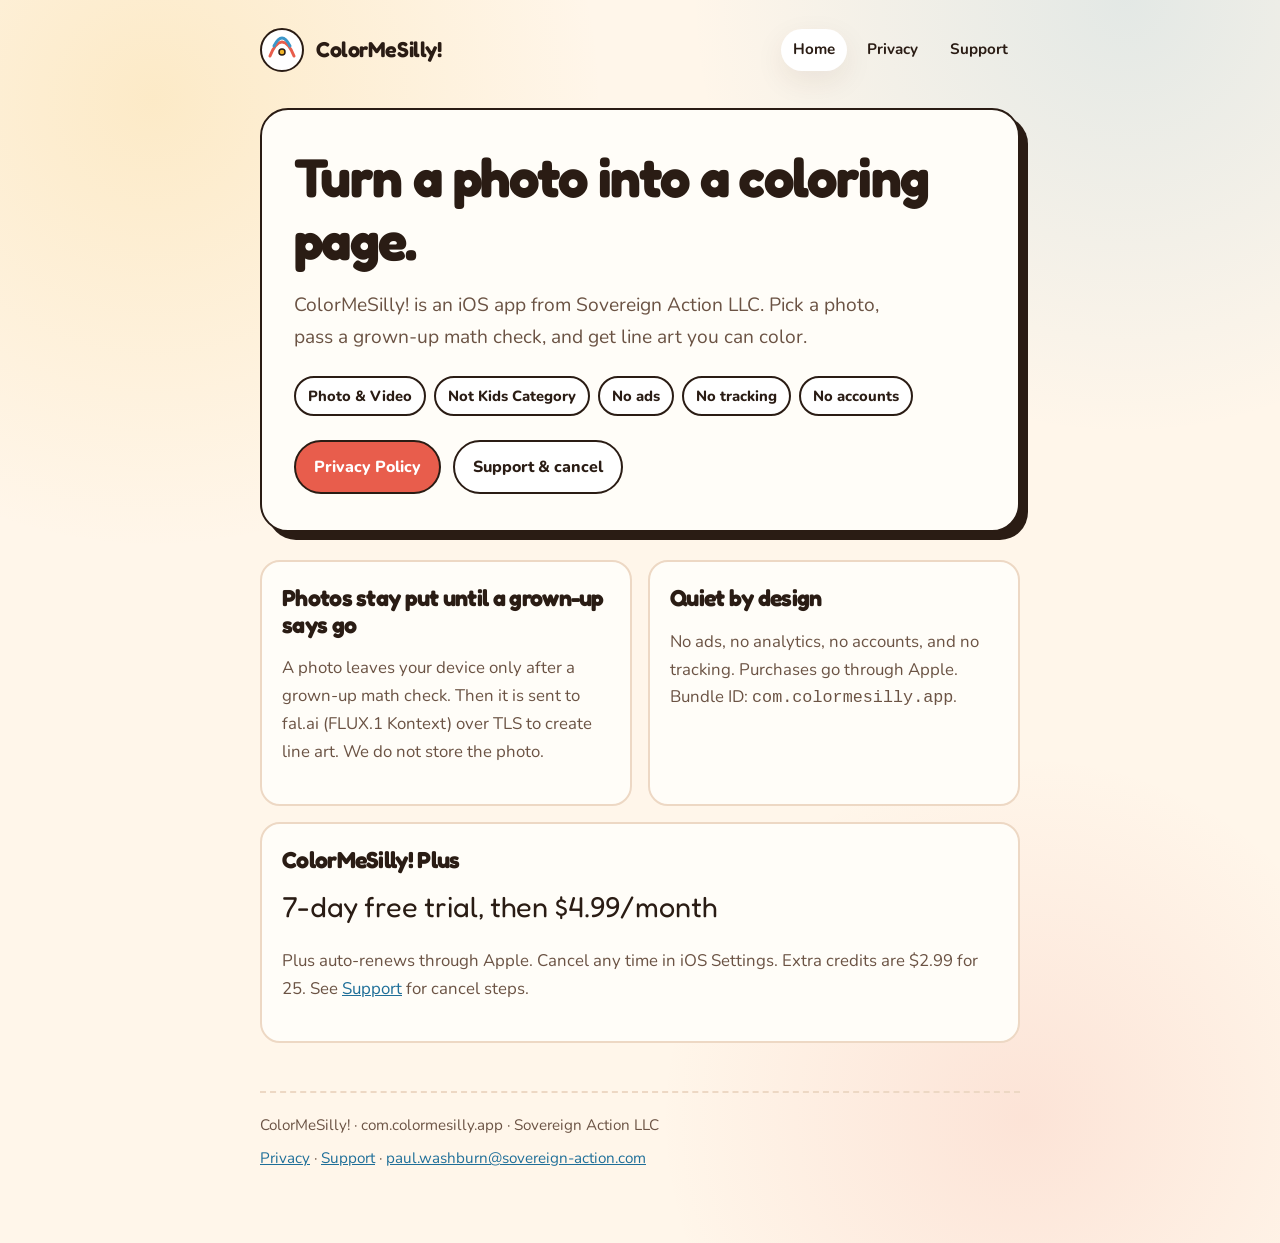
==== index.html @ ecbcbfa4 "Add ColorMeSilly! GitHub Pages site Static home, privacy, and support pages with relative links for " ====
<!DOCTYPE html>
<html lang="en">
<head>
  <meta charset="utf-8">
  <meta name="viewport" content="width=device-width, initial-scale=1">
  <title>ColorMeSilly!</title>
  <meta name="description" content="ColorMeSilly! turns photos into coloring-page line art. By Sovereign Action LLC.">
  <link rel="preconnect" href="https://fonts.googleapis.com">
  <link rel="preconnect" href="https://fonts.gstatic.com" crossorigin>
  <link href="https://fonts.googleapis.com/css2?family=Fredoka:wght@500;650&family=Nunito:wght@500;700;800&display=swap" rel="stylesheet">
  <link rel="stylesheet" href="styles.css">
</head>
<body>
  <div class="wrap">
    <header>
      <a class="brand" href="index.html">
        <svg class="mark" viewBox="0 0 44 44" aria-hidden="true">
          <circle cx="22" cy="22" r="21" fill="#fff" stroke="#2a1c14" stroke-width="2"/>
          <path d="M10 28c4-10 8-14 12-14s8 4 12 14" fill="none" stroke="#e85d4c" stroke-width="3" stroke-linecap="round"/>
          <path d="M14 18c3-6 6-8 8-8s5 2 8 8" fill="none" stroke="#3b96c9" stroke-width="3" stroke-linecap="round"/>
          <circle cx="22" cy="24" r="3" fill="#f0b429" stroke="#2a1c14" stroke-width="1.5"/>
        </svg>
        <span class="brand-name">ColorMeSilly!</span>
      </a>
      <nav aria-label="Site">
        <a href="index.html" aria-current="page">Home</a>
        <a href="privacy.html">Privacy</a>
        <a href="support.html">Support</a>
      </nav>
    </header>

    <main>
      <section class="hero">
        <h1>Turn a photo into a coloring page.</h1>
        <p class="lede">ColorMeSilly! is an iOS app from Sovereign Action LLC. Pick a photo, pass a grown-up math check, and get line art you can color.</p>
        <ul class="chips">
          <li class="coral">Photo &amp; Video</li>
          <li class="sky">Not Kids Category</li>
          <li class="mint">No ads</li>
          <li class="gold">No tracking</li>
          <li class="violet">No accounts</li>
        </ul>
        <div class="cta-row">
          <a class="btn btn-primary" href="privacy.html">Privacy Policy</a>
          <a class="btn btn-ghost" href="support.html">Support &amp; cancel</a>
        </div>
      </section>

      <div class="card-grid">
        <article class="card">
          <h2>Photos stay put until a grown-up says go</h2>
          <p>A photo leaves your device only after a grown-up math check. Then it is sent to fal.ai (FLUX.1 Kontext) over TLS to create line art. We do not store the photo.</p>
        </article>
        <article class="card">
          <h2>Quiet by design</h2>
          <p>No ads, no analytics, no accounts, and no tracking. Purchases go through Apple. Bundle ID: <code>com.colormesilly.app</code>.</p>
        </article>
      </div>

      <section class="card" style="margin-top:16px">
        <h2>ColorMeSilly! Plus</h2>
        <p class="price">7-day free trial, then $4.99/month</p>
        <p>Plus auto-renews through Apple. Cancel any time in iOS Settings. Extra credits are $2.99 for 25. See <a href="support.html">Support</a> for cancel steps.</p>
      </section>
    </main>

    <footer>
      <p>ColorMeSilly! · com.colormesilly.app · Sovereign Action LLC</p>
      <p><a href="privacy.html">Privacy</a> · <a href="support.html">Support</a> · <a href="mailto:paul.washburn@sovereign-action.com">paul.washburn@sovereign-action.com</a></p>
    </footer>
  </div>
</body>
</html>
---- styles.css ----
:root {
  --paper: #fff6ea;
  --card: #fffdf8;
  --ink: #2a1c14;
  --muted: #6b5344;
  --line: #edd8c4;
  --coral: #e85d4c;
  --gold: #f0b429;
  --sky: #3b96c9;
  --mint: #3da87a;
  --violet: #8a69b5;
  --shadow: 0 10px 30px rgba(80, 42, 20, 0.08);
}

* {
  box-sizing: border-box;
}

html {
  scroll-behavior: smooth;
}

body {
  margin: 0;
  min-height: 100vh;
  color: var(--ink);
  font-family: "Nunito", "Avenir Next", "Segoe UI", sans-serif;
  line-height: 1.65;
  background:
    radial-gradient(circle at 12% 8%, rgba(240, 180, 41, 0.18), transparent 28%),
    radial-gradient(circle at 88% 0%, rgba(59, 150, 201, 0.14), transparent 26%),
    radial-gradient(circle at 80% 90%, rgba(232, 93, 76, 0.12), transparent 24%),
    var(--paper);
}

a {
  color: #1f6f99;
}

a:hover {
  color: var(--coral);
}

.wrap {
  width: min(760px, calc(100% - 32px));
  margin: 0 auto;
  padding: 28px 0 64px;
}

header {
  display: flex;
  align-items: center;
  justify-content: space-between;
  gap: 16px;
  margin-bottom: 36px;
}

.brand {
  display: flex;
  align-items: center;
  gap: 12px;
  color: inherit;
  text-decoration: none;
}

.mark {
  width: 44px;
  height: 44px;
  flex: none;
}

.brand-name {
  font-family: "Fredoka", "Nunito", sans-serif;
  font-weight: 650;
  font-size: 1.35rem;
  letter-spacing: -0.02em;
}

nav {
  display: flex;
  gap: 8px;
  flex-wrap: wrap;
}

nav a {
  text-decoration: none;
  color: var(--ink);
  font-weight: 700;
  font-size: 0.95rem;
  padding: 8px 12px;
  border-radius: 999px;
}

nav a:hover,
nav a[aria-current="page"] {
  background: #fff;
  box-shadow: var(--shadow);
}

h1,
h2 {
  font-family: "Fredoka", "Nunito", sans-serif;
  letter-spacing: -0.03em;
  line-height: 1.15;
}

h1 {
  font-size: clamp(2.1rem, 6vw, 3.4rem);
  margin: 0 0 12px;
}

h2 {
  font-size: 1.45rem;
  margin: 36px 0 10px;
}

p,
li {
  color: var(--muted);
  font-size: 1.05rem;
}

.lede {
  font-size: 1.2rem;
  max-width: 38rem;
}

.hero {
  background: var(--card);
  border: 2px solid var(--ink);
  border-radius: 28px;
  padding: 36px 32px;
  box-shadow: 8px 8px 0 var(--ink);
}

.chips {
  display: flex;
  flex-wrap: wrap;
  gap: 8px;
  margin: 22px 0 0;
  padding: 0;
  list-style: none;
}

.chips li {
  color: var(--ink);
  font-size: 0.92rem;
  font-weight: 800;
  background: #fff;
  border: 2px solid var(--ink);
  border-radius: 999px;
  padding: 6px 12px;
}

.coral { background: #ffd7d1; }
.gold { background: #ffe8a3; }
.sky { background: #d3eefb; }
.mint { background: #d4f3e4; }
.violet { background: #eadcf7; }

.card-grid {
  display: grid;
  gap: 16px;
  margin-top: 28px;
}

@media (min-width: 640px) {
  .card-grid {
    grid-template-columns: 1fr 1fr;
  }
}

.card {
  background: var(--card);
  border: 2px solid var(--line);
  border-radius: 20px;
  padding: 22px 20px;
}

.card h2 {
  margin-top: 0;
}

.price {
  font-family: "Fredoka", sans-serif;
  font-size: 1.8rem;
  color: var(--ink);
  margin: 0 0 8px;
}

.cta-row {
  display: flex;
  flex-wrap: wrap;
  gap: 12px;
  margin-top: 24px;
}

.btn {
  display: inline-block;
  text-decoration: none;
  font-weight: 800;
  border-radius: 999px;
  padding: 12px 18px;
  border: 2px solid var(--ink);
}

.btn-primary {
  color: #fff;
  background: var(--coral);
}

.btn-primary:hover {
  color: #fff;
  background: #cf4636;
}

.btn-ghost {
  color: var(--ink);
  background: #fff;
}

.steps {
  margin: 0;
  padding-left: 1.2rem;
}

.steps li + li {
  margin-top: 8px;
}

.meta {
  font-size: 0.95rem;
}

footer {
  margin-top: 48px;
  padding-top: 20px;
  border-top: 2px dashed var(--line);
  color: var(--muted);
  font-size: 0.95rem;
}

footer p {
  margin: 0 0 8px;
  font-size: 0.95rem;
}

@media (max-width: 600px) {
  header {
    flex-direction: column;
    align-items: flex-start;
  }

  .hero,
  .card {
    padding: 22px 18px;
  }

  .hero {
    box-shadow: 5px 5px 0 var(--ink);
  }
}
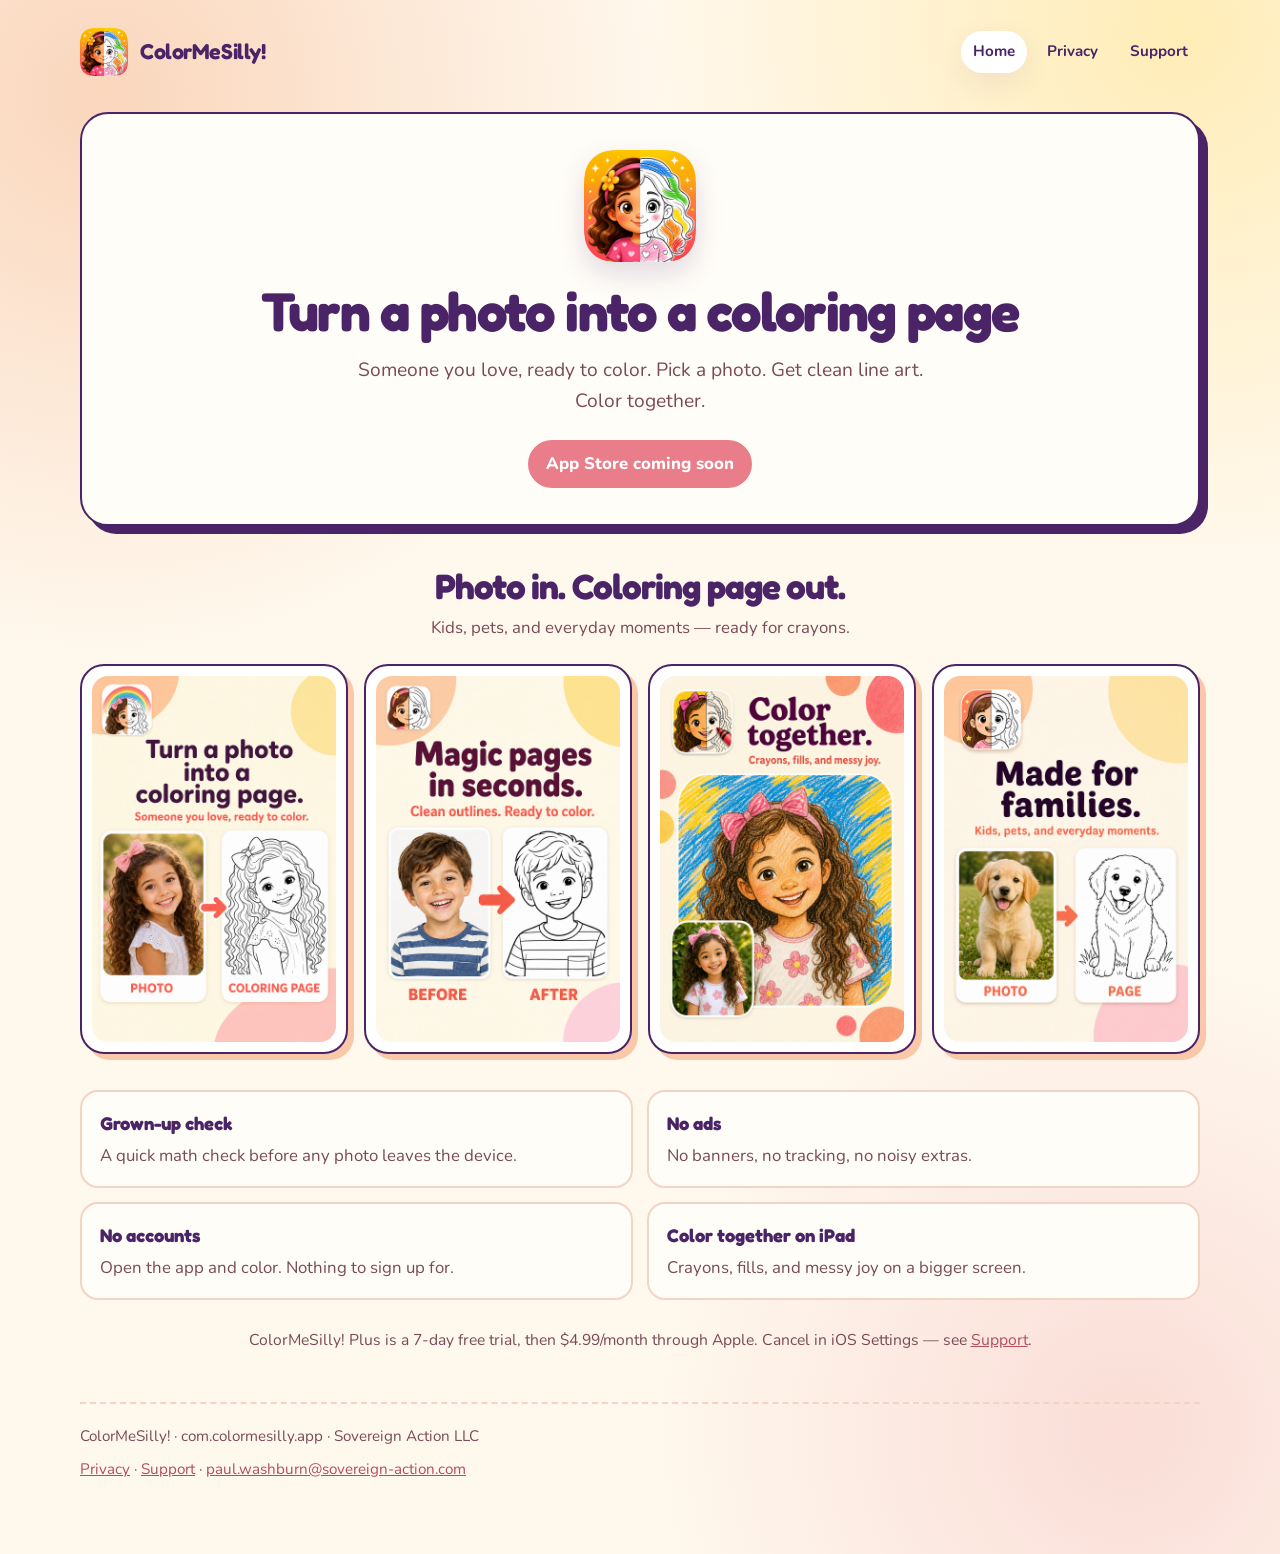
==== commit 4b5405c2: "Show ColorMeSilly! App Store screenshots on the homepage Replace the copy-only landing page with a c" ====
--- a/index.html
+++ b/index.html
@@ -3,23 +3,23 @@
 <head>
   <meta charset="utf-8">
   <meta name="viewport" content="width=device-width, initial-scale=1">
-  <title>ColorMeSilly!</title>
-  <meta name="description" content="ColorMeSilly! turns photos into coloring-page line art. By Sovereign Action LLC.">
+  <title>ColorMeSilly! — Turn a photo into a coloring page</title>
+  <meta name="description" content="ColorMeSilly! turns a photo of someone you love into a coloring page. Cloud line art for families. By Sovereign Action LLC.">
+  <link rel="icon" href="assets/cms-icon.png" type="image/png">
+  <link rel="apple-touch-icon" href="assets/cms-icon.png">
+  <meta property="og:title" content="ColorMeSilly!">
+  <meta property="og:description" content="Turn a photo of someone you love into a coloring page.">
+  <meta property="og:image" content="assets/cms-icon.png">
   <link rel="preconnect" href="https://fonts.googleapis.com">
   <link rel="preconnect" href="https://fonts.gstatic.com" crossorigin>
   <link href="https://fonts.googleapis.com/css2?family=Fredoka:wght@500;650&family=Nunito:wght@500;700;800&display=swap" rel="stylesheet">
   <link rel="stylesheet" href="styles.css">
 </head>
-<body>
+<body class="home">
   <div class="wrap">
     <header>
       <a class="brand" href="index.html">
-        <svg class="mark" viewBox="0 0 44 44" aria-hidden="true">
-          <circle cx="22" cy="22" r="21" fill="#fff" stroke="#2a1c14" stroke-width="2"/>
-          <path d="M10 28c4-10 8-14 12-14s8 4 12 14" fill="none" stroke="#e85d4c" stroke-width="3" stroke-linecap="round"/>
-          <path d="M14 18c3-6 6-8 8-8s5 2 8 8" fill="none" stroke="#3b96c9" stroke-width="3" stroke-linecap="round"/>
-          <circle cx="22" cy="24" r="3" fill="#f0b429" stroke="#2a1c14" stroke-width="1.5"/>
-        </svg>
+        <img class="mark" src="assets/cms-icon.png" width="48" height="48" alt="ColorMeSilly! app icon">
         <span class="brand-name">ColorMeSilly!</span>
       </a>
       <nav aria-label="Site">
@@ -30,38 +30,52 @@
     </header>
 
     <main>
-      <section class="hero">
-        <h1>Turn a photo into a coloring page.</h1>
-        <p class="lede">ColorMeSilly! is an iOS app from Sovereign Action LLC. Pick a photo, pass a grown-up math check, and get line art you can color.</p>
-        <ul class="chips">
-          <li class="coral">Photo &amp; Video</li>
-          <li class="sky">Not Kids Category</li>
-          <li class="mint">No ads</li>
-          <li class="gold">No tracking</li>
-          <li class="violet">No accounts</li>
-        </ul>
-        <div class="cta-row">
-          <a class="btn btn-primary" href="privacy.html">Privacy Policy</a>
-          <a class="btn btn-ghost" href="support.html">Support &amp; cancel</a>
+      <section class="hero hero-home">
+        <img class="hero-icon" src="assets/cms-icon.png" width="112" height="112" alt="ColorMeSilly! icon: a girl split between full color and a crayon coloring page">
+        <h1>Turn a photo into a coloring page</h1>
+        <p class="lede">Someone you love, ready to color. Pick a photo. Get clean line art. Color together.</p>
+        <p class="coming-soon">App Store coming soon</p>
+      </section>
+
+      <section class="shots" aria-label="App Store screenshots">
+        <h2 class="shots-title">Photo in. Coloring page out.</h2>
+        <p class="shots-sub">Kids, pets, and everyday moments — ready for crayons.</p>
+        <div class="shot-grid">
+          <figure class="shot">
+            <img src="assets/shot-photo-to-page.jpg" width="1242" height="2208" alt="Photo of a smiling girl with curly hair next to her black-and-white coloring page">
+          </figure>
+          <figure class="shot">
+            <img src="assets/shot-before-after.jpg" width="1242" height="2208" alt="Before and after: a boy in a striped shirt turned into clean line art">
+          </figure>
+          <figure class="shot">
+            <img src="assets/shot-color-together.jpg" width="1242" height="2208" alt="A crayon-colored page of a girl, with the original photo inset">
+          </figure>
+          <figure class="shot">
+            <img src="assets/shot-dog.jpg" width="1242" height="2208" alt="Golden retriever puppy photo turned into a coloring page">
+          </figure>
         </div>
       </section>
 
-      <div class="card-grid">
-        <article class="card">
-          <h2>Photos stay put until a grown-up says go</h2>
-          <p>A photo leaves your device only after a grown-up math check. Then it is sent to fal.ai (FLUX.1 Kontext) over TLS to create line art. We do not store the photo.</p>
-        </article>
-        <article class="card">
-          <h2>Quiet by design</h2>
-          <p>No ads, no analytics, no accounts, and no tracking. Purchases go through Apple. Bundle ID: <code>com.colormesilly.app</code>.</p>
-        </article>
-      </div>
+      <ul class="perks">
+        <li>
+          <strong>Grown-up check</strong>
+          A quick math check before any photo leaves the device.
+        </li>
+        <li>
+          <strong>No ads</strong>
+          No banners, no tracking, no noisy extras.
+        </li>
+        <li>
+          <strong>No accounts</strong>
+          Open the app and color. Nothing to sign up for.
+        </li>
+        <li>
+          <strong>Color together on iPad</strong>
+          Crayons, fills, and messy joy on a bigger screen.
+        </li>
+      </ul>
 
-      <section class="card" style="margin-top:16px">
-        <h2>ColorMeSilly! Plus</h2>
-        <p class="price">7-day free trial, then $4.99/month</p>
-        <p>Plus auto-renews through Apple. Cancel any time in iOS Settings. Extra credits are $2.99 for 25. See <a href="support.html">Support</a> for cancel steps.</p>
-      </section>
+      <p class="plus-note">ColorMeSilly! Plus is a 7-day free trial, then $4.99/month through Apple. Cancel in iOS Settings — see <a href="support.html">Support</a>.</p>
     </main>
 
     <footer>
--- a/styles.css
+++ b/styles.css
@@ -1,15 +1,14 @@
 :root {
-  --paper: #fff6ea;
+  --paper: #fff8ed;
   --card: #fffdf8;
-  --ink: #2a1c14;
-  --muted: #6b5344;
-  --line: #edd8c4;
-  --coral: #e85d4c;
-  --gold: #f0b429;
-  --sky: #3b96c9;
-  --mint: #3da87a;
-  --violet: #8a69b5;
-  --shadow: 0 10px 30px rgba(80, 42, 20, 0.08);
+  --ink: #4b2467;
+  --muted: #7a4a58;
+  --line: #f3d4c4;
+  --coral: #e97d8a;
+  --peach: #f8c8a8;
+  --cream: #fff9e5;
+  --plum: #4b2467;
+  --shadow: 0 10px 30px rgba(75, 36, 103, 0.08);
 }
 
 * {
@@ -27,18 +26,18 @@
   font-family: "Nunito", "Avenir Next", "Segoe UI", sans-serif;
   line-height: 1.65;
   background:
-    radial-gradient(circle at 12% 8%, rgba(240, 180, 41, 0.18), transparent 28%),
-    radial-gradient(circle at 88% 0%, rgba(59, 150, 201, 0.14), transparent 26%),
-    radial-gradient(circle at 80% 90%, rgba(232, 93, 76, 0.12), transparent 24%),
+    radial-gradient(circle at 8% 6%, rgba(248, 200, 168, 0.7), transparent 30%),
+    radial-gradient(circle at 92% 2%, rgba(255, 228, 140, 0.55), transparent 28%),
+    radial-gradient(circle at 88% 92%, rgba(233, 125, 138, 0.22), transparent 26%),
     var(--paper);
 }
 
 a {
-  color: #1f6f99;
+  color: #b44d5c;
 }
 
 a:hover {
-  color: var(--coral);
+  color: var(--plum);
 }
 
 .wrap {
@@ -47,6 +46,10 @@
   padding: 28px 0 64px;
 }
 
+body.home .wrap {
+  width: min(1120px, calc(100% - 28px));
+}
+
 header {
   display: flex;
   align-items: center;
@@ -64,9 +67,11 @@
 }
 
 .mark {
-  width: 44px;
-  height: 44px;
+  width: 48px;
+  height: 48px;
   flex: none;
+  border-radius: 12px;
+  display: block;
 }
 
 .brand-name {
@@ -74,6 +79,7 @@
   font-weight: 650;
   font-size: 1.35rem;
   letter-spacing: -0.02em;
+  color: var(--plum);
 }
 
 nav {
@@ -102,6 +108,7 @@
   font-family: "Fredoka", "Nunito", sans-serif;
   letter-spacing: -0.03em;
   line-height: 1.15;
+  color: var(--plum);
 }
 
 h1 {
@@ -127,10 +134,104 @@
 
 .hero {
   background: var(--card);
-  border: 2px solid var(--ink);
+  border: 2px solid var(--plum);
   border-radius: 28px;
   padding: 36px 32px;
-  box-shadow: 8px 8px 0 var(--ink);
+  box-shadow: 8px 8px 0 var(--plum);
+}
+
+.hero-home {
+  text-align: center;
+  display: flex;
+  flex-direction: column;
+  align-items: center;
+}
+
+.hero-home .lede {
+  margin: 0 auto;
+}
+
+.hero-icon {
+  width: 112px;
+  height: 112px;
+  border-radius: 28px;
+  margin-bottom: 18px;
+  box-shadow: 0 12px 28px rgba(75, 36, 103, 0.16);
+}
+
+.coming-soon {
+  display: inline-block;
+  margin: 22px 0 0;
+  padding: 10px 18px;
+  border-radius: 999px;
+  background: var(--coral);
+  color: #fff;
+  font-weight: 800;
+}
+
+.shots {
+  margin-top: 40px;
+  text-align: center;
+}
+
+.shots-title {
+  margin: 0 0 8px;
+  font-size: clamp(1.6rem, 4vw, 2.2rem);
+}
+
+.shots-sub {
+  margin: 0 0 22px;
+}
+
+.shot-grid {
+  display: grid;
+  grid-template-columns: repeat(2, minmax(0, 1fr));
+  gap: 16px;
+}
+
+.shot {
+  margin: 0;
+  background: #fff;
+  border: 2px solid var(--plum);
+  border-radius: 24px;
+  padding: 10px;
+  box-shadow: 6px 6px 0 var(--peach);
+}
+
+.shot img {
+  display: block;
+  width: 100%;
+  height: auto;
+  border-radius: 16px;
+}
+
+.perks {
+  display: grid;
+  gap: 14px;
+  margin: 36px 0 0;
+  padding: 0;
+  list-style: none;
+}
+
+.perks li {
+  background: var(--card);
+  border: 2px solid var(--line);
+  border-radius: 18px;
+  padding: 16px 18px;
+}
+
+.perks strong {
+  display: block;
+  color: var(--plum);
+  font-family: "Fredoka", "Nunito", sans-serif;
+  font-size: 1.15rem;
+  margin-bottom: 4px;
+}
+
+.plus-note {
+  margin: 28px 0 0;
+  text-align: center;
+  font-size: 0.98rem;
 }
 
 .chips {
@@ -154,9 +255,9 @@
 
 .coral { background: #ffd7d1; }
 .gold { background: #ffe8a3; }
-.sky { background: #d3eefb; }
-.mint { background: #d4f3e4; }
-.violet { background: #eadcf7; }
+.sky { background: #f8c8a8; }
+.mint { background: #fff1c9; }
+.violet { background: #f3d4e8; }
 
 .card-grid {
   display: grid;
@@ -167,6 +268,16 @@
 @media (min-width: 640px) {
   .card-grid {
     grid-template-columns: 1fr 1fr;
+  }
+
+  .perks {
+    grid-template-columns: 1fr 1fr;
+  }
+}
+
+@media (min-width: 900px) {
+  .shot-grid {
+    grid-template-columns: repeat(4, minmax(0, 1fr));
   }
 }
 
@@ -211,7 +322,7 @@
 
 .btn-primary:hover {
   color: #fff;
-  background: #cf4636;
+  background: #d46674;
 }
 
 .btn-ghost {
@@ -257,6 +368,16 @@
   }
 
   .hero {
-    box-shadow: 5px 5px 0 var(--ink);
-  }
-}
+    box-shadow: 5px 5px 0 var(--plum);
+  }
+
+  .shot-grid {
+    grid-template-columns: 1fr 1fr;
+    gap: 10px;
+  }
+
+  .shot {
+    padding: 6px;
+    box-shadow: 4px 4px 0 var(--peach);
+  }
+}
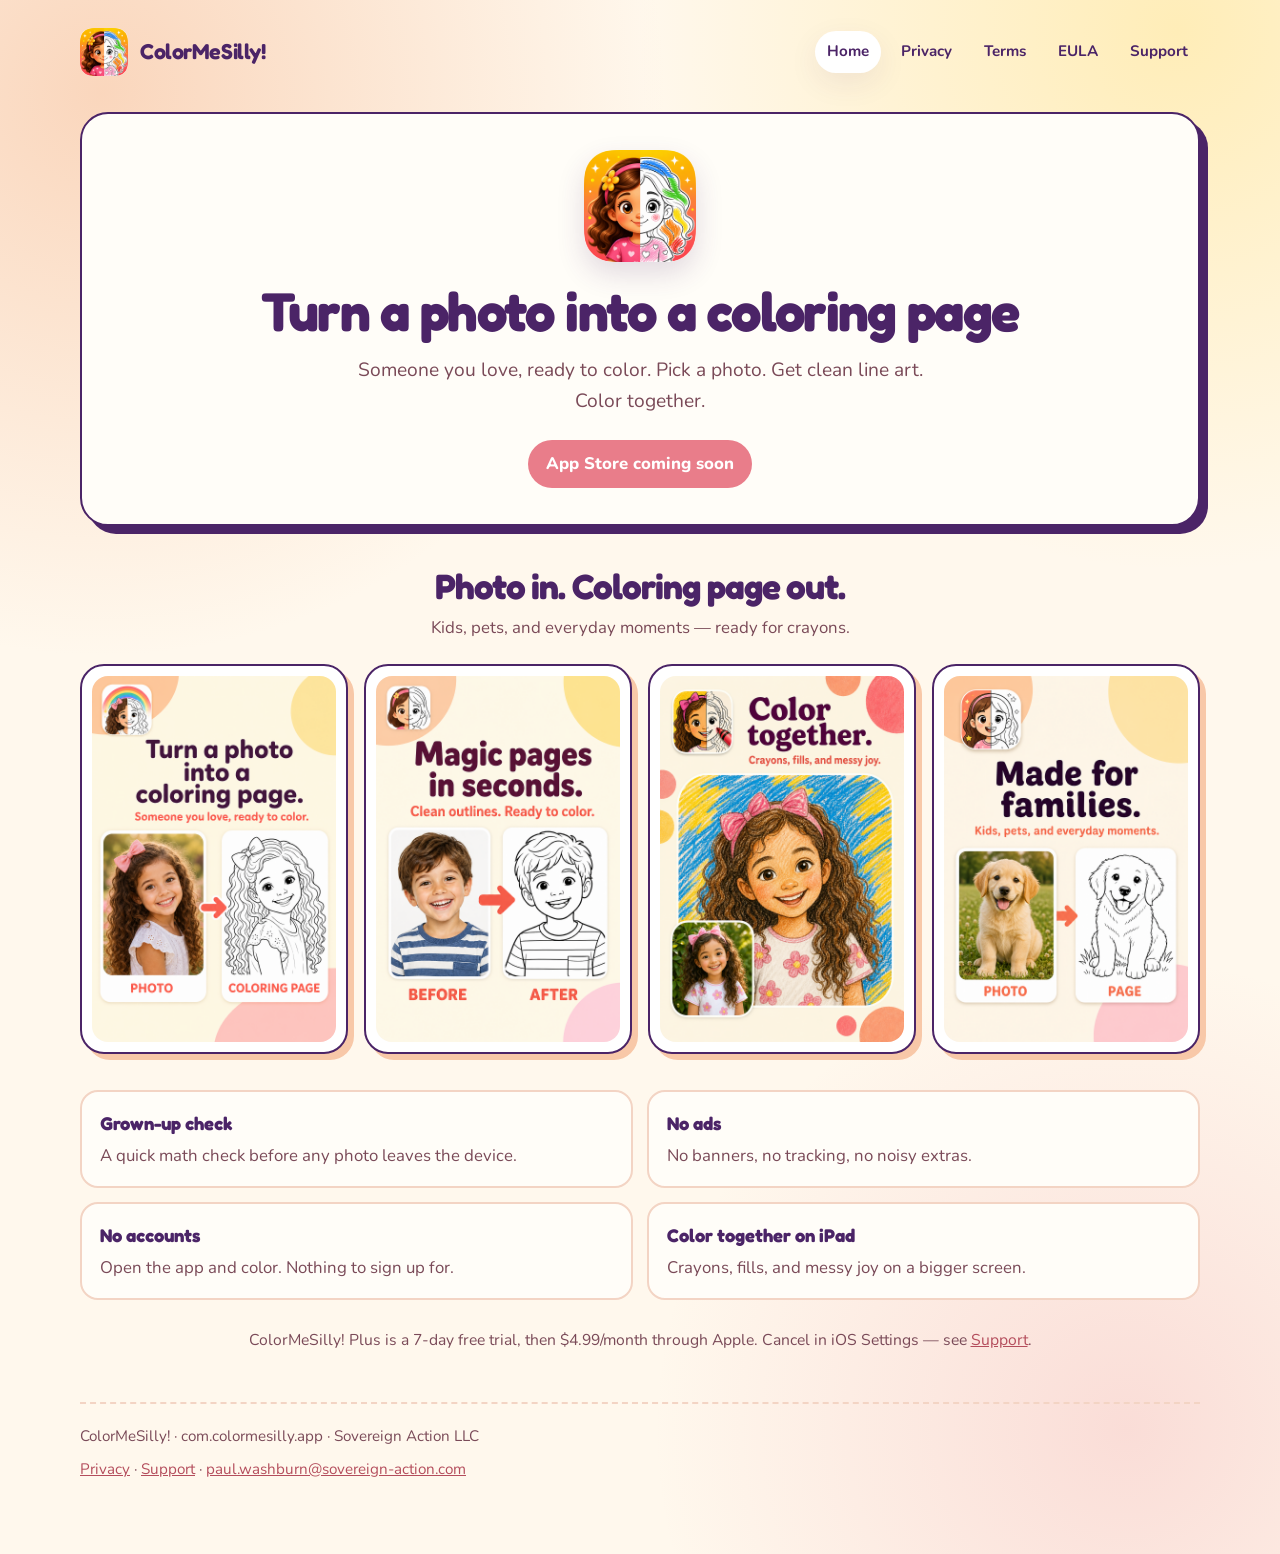
==== commit 8fe9706f: "Publish Terms, EULA, and yearly Plus privacy/support. Attorney-approved pack: terms.html, eula.html," ====
--- a/index.html
+++ b/index.html
@@ -25,6 +25,8 @@
       <nav aria-label="Site">
         <a href="index.html" aria-current="page">Home</a>
         <a href="privacy.html">Privacy</a>
+        <a href="terms.html">Terms</a>
+        <a href="eula.html">EULA</a>
         <a href="support.html">Support</a>
       </nav>
     </header>
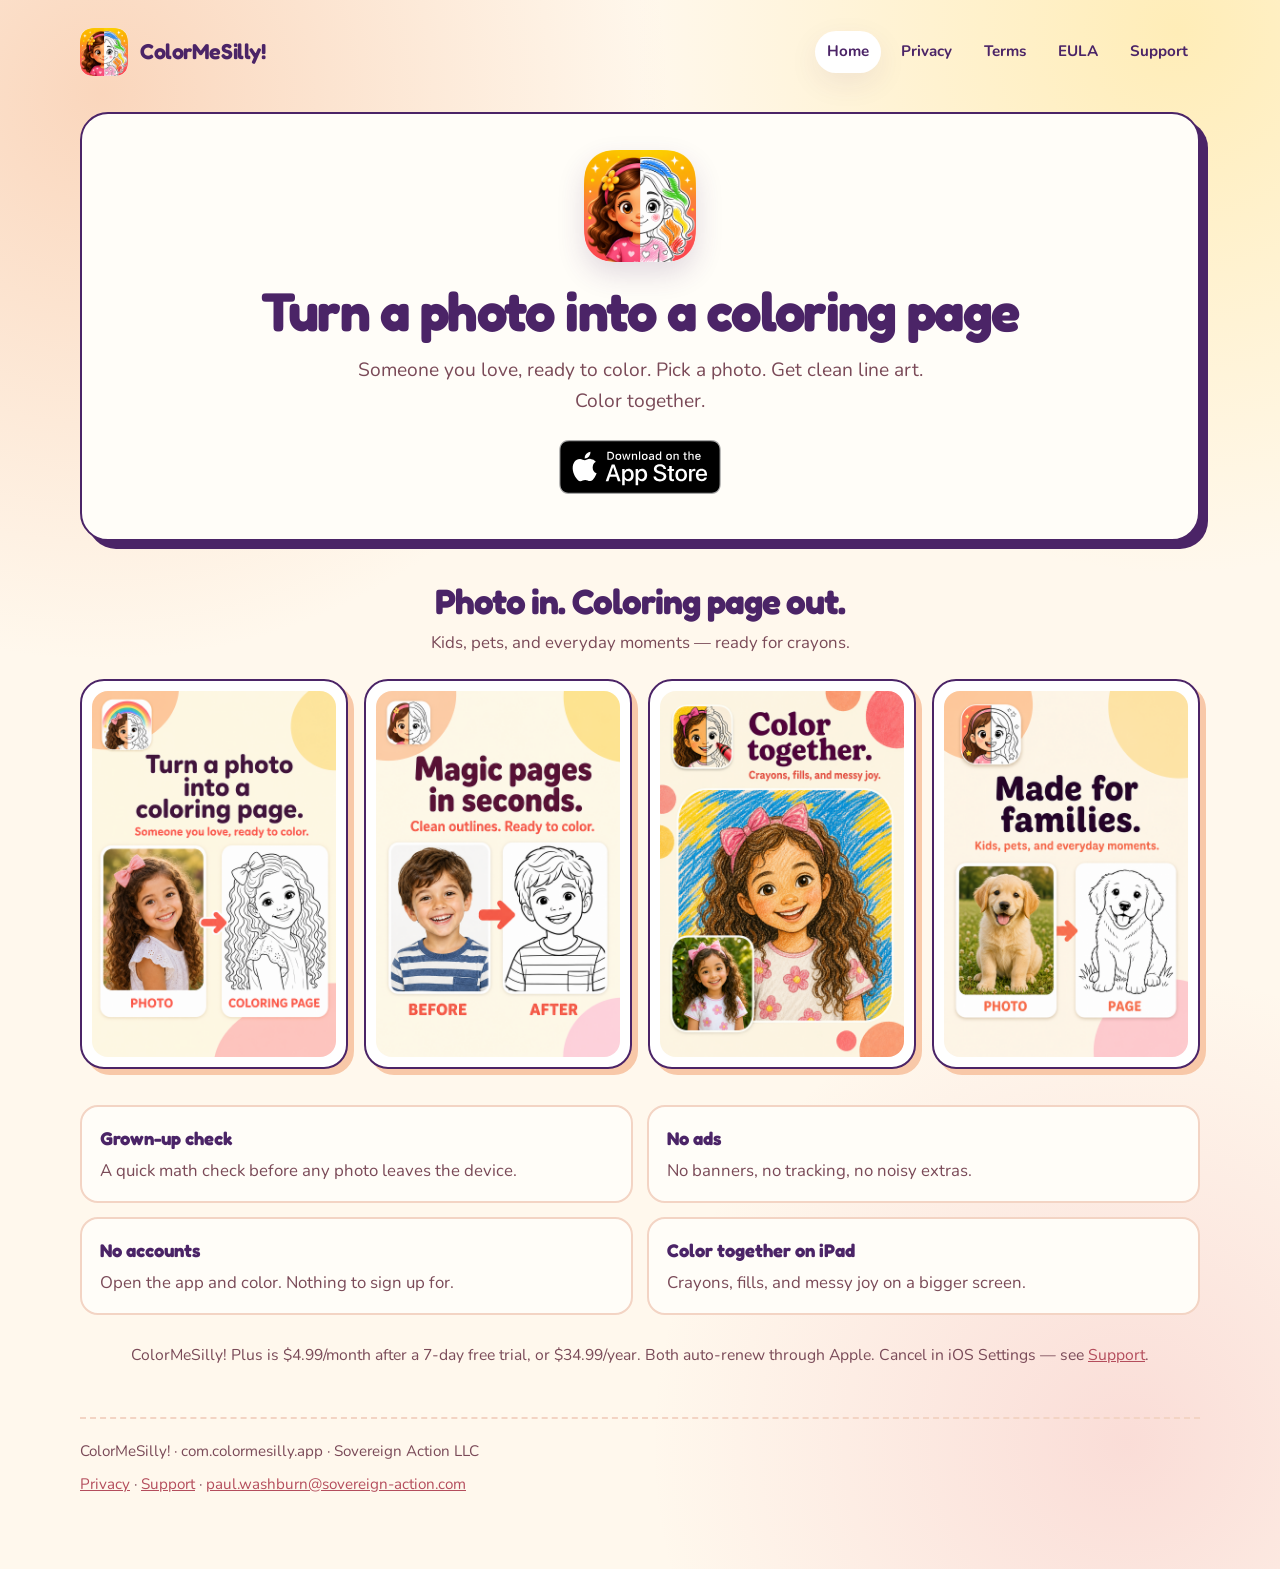
==== commit d86325c7: "Flip homepage to Ready-for-Sale App Store CTA with placeholder URL. Remove coming-soon copy, add the" ====
--- a/index.html
+++ b/index.html
@@ -36,7 +36,12 @@
         <img class="hero-icon" src="assets/cms-icon.png" width="112" height="112" alt="ColorMeSilly! icon: a girl split between full color and a crayon coloring page">
         <h1>Turn a photo into a coloring page</h1>
         <p class="lede">Someone you love, ready to color. Pick a photo. Get clean line art. Color together.</p>
-        <p class="coming-soon">App Store coming soon</p>
+        <!-- APP_STORE_URL: replace before merge -->
+        <p class="store-cta">
+          <a class="app-store-badge" href="https://apps.apple.com/app/idPLACEHOLDER">
+            <img src="assets/download-on-the-app-store.svg" width="162" height="54" alt="Download on the App Store">
+          </a>
+        </p>
       </section>
 
       <section class="shots" aria-label="App Store screenshots">
@@ -77,7 +82,7 @@
         </li>
       </ul>
 
-      <p class="plus-note">ColorMeSilly! Plus is a 7-day free trial, then $4.99/month through Apple. Cancel in iOS Settings — see <a href="support.html">Support</a>.</p>
+      <p class="plus-note">ColorMeSilly! Plus is $4.99/month after a 7-day free trial, or $34.99/year. Both auto-renew through Apple. Cancel in iOS Settings — see <a href="support.html">Support</a>.</p>
     </main>
 
     <footer>
--- a/styles.css
+++ b/styles.css
@@ -159,14 +159,23 @@
   box-shadow: 0 12px 28px rgba(75, 36, 103, 0.16);
 }
 
-.coming-soon {
+.store-cta {
+  margin: 22px 0 0;
+}
+
+.app-store-badge {
   display: inline-block;
-  margin: 22px 0 0;
-  padding: 10px 18px;
-  border-radius: 999px;
-  background: var(--coral);
-  color: #fff;
-  font-weight: 800;
+  line-height: 0;
+}
+
+.app-store-badge img {
+  display: block;
+  width: 162px;
+  height: 54px;
+}
+
+.app-store-badge:hover {
+  opacity: 0.92;
 }
 
 .shots {
